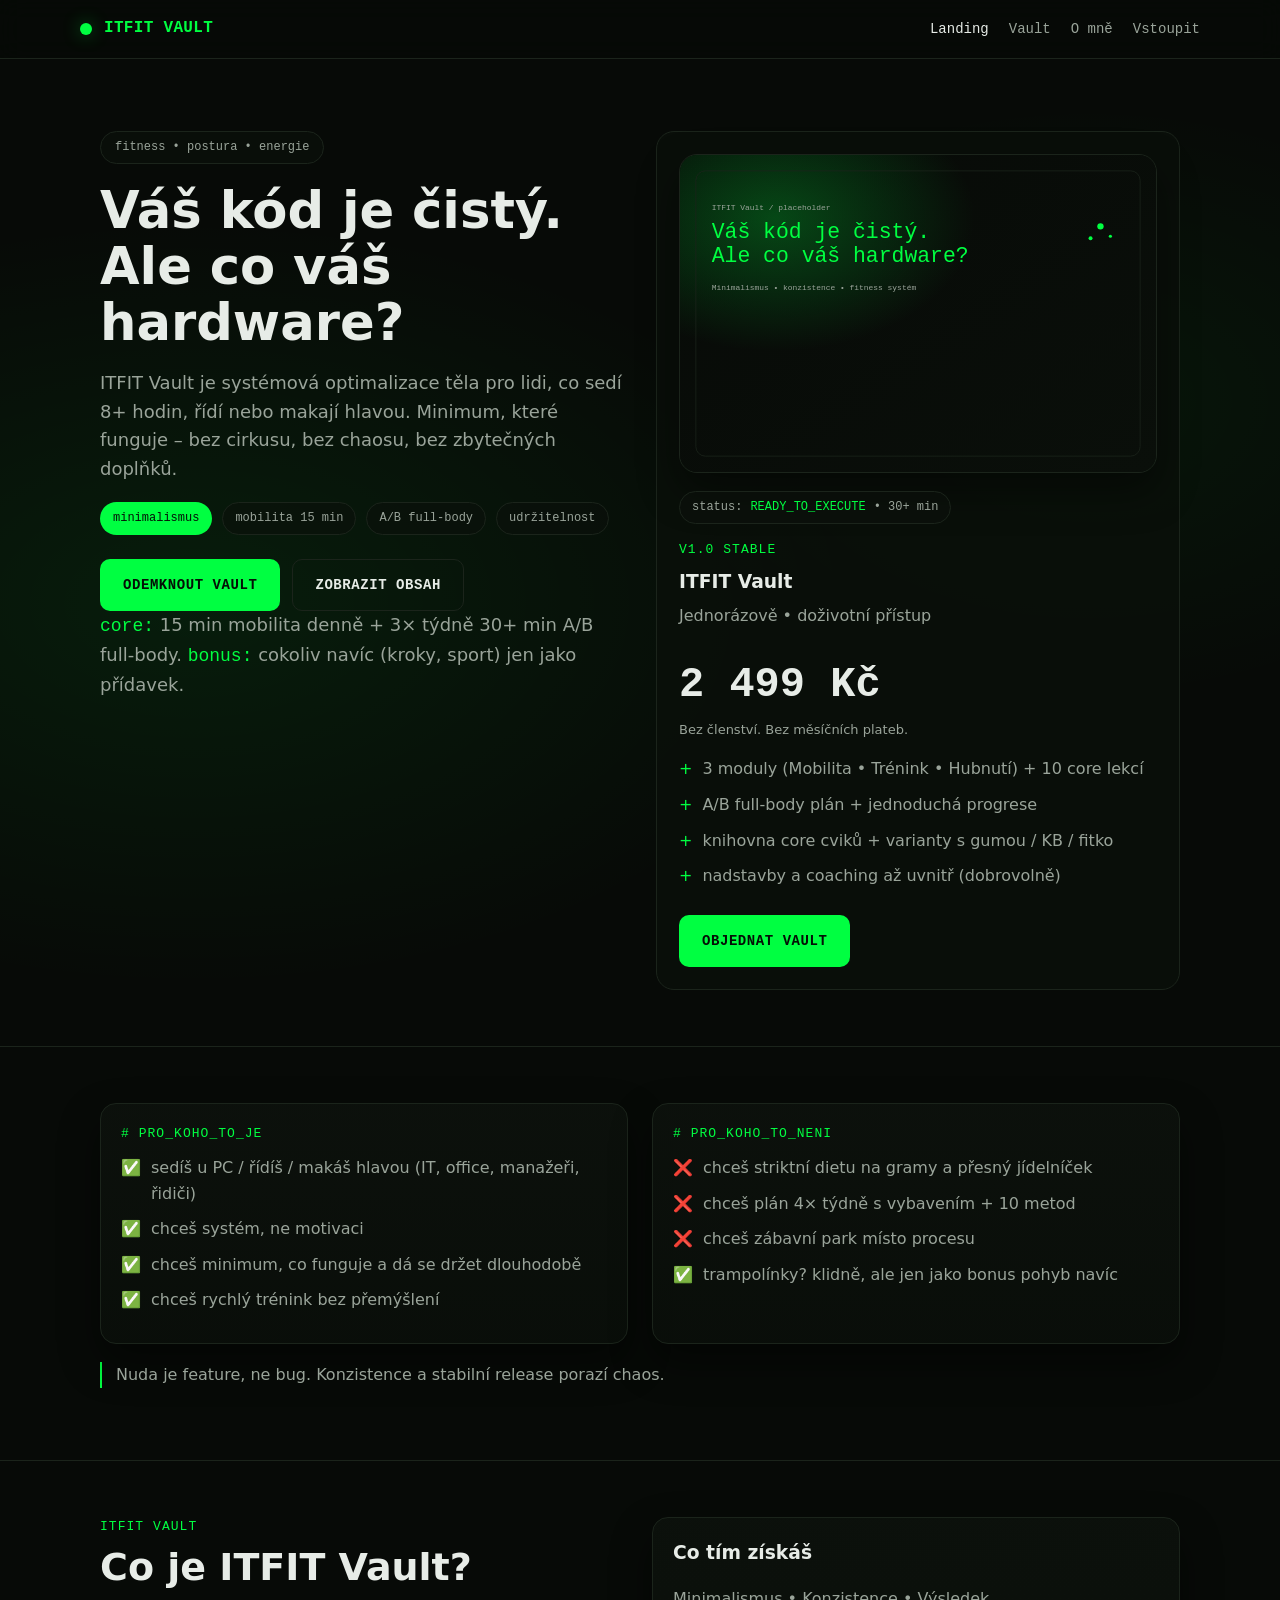
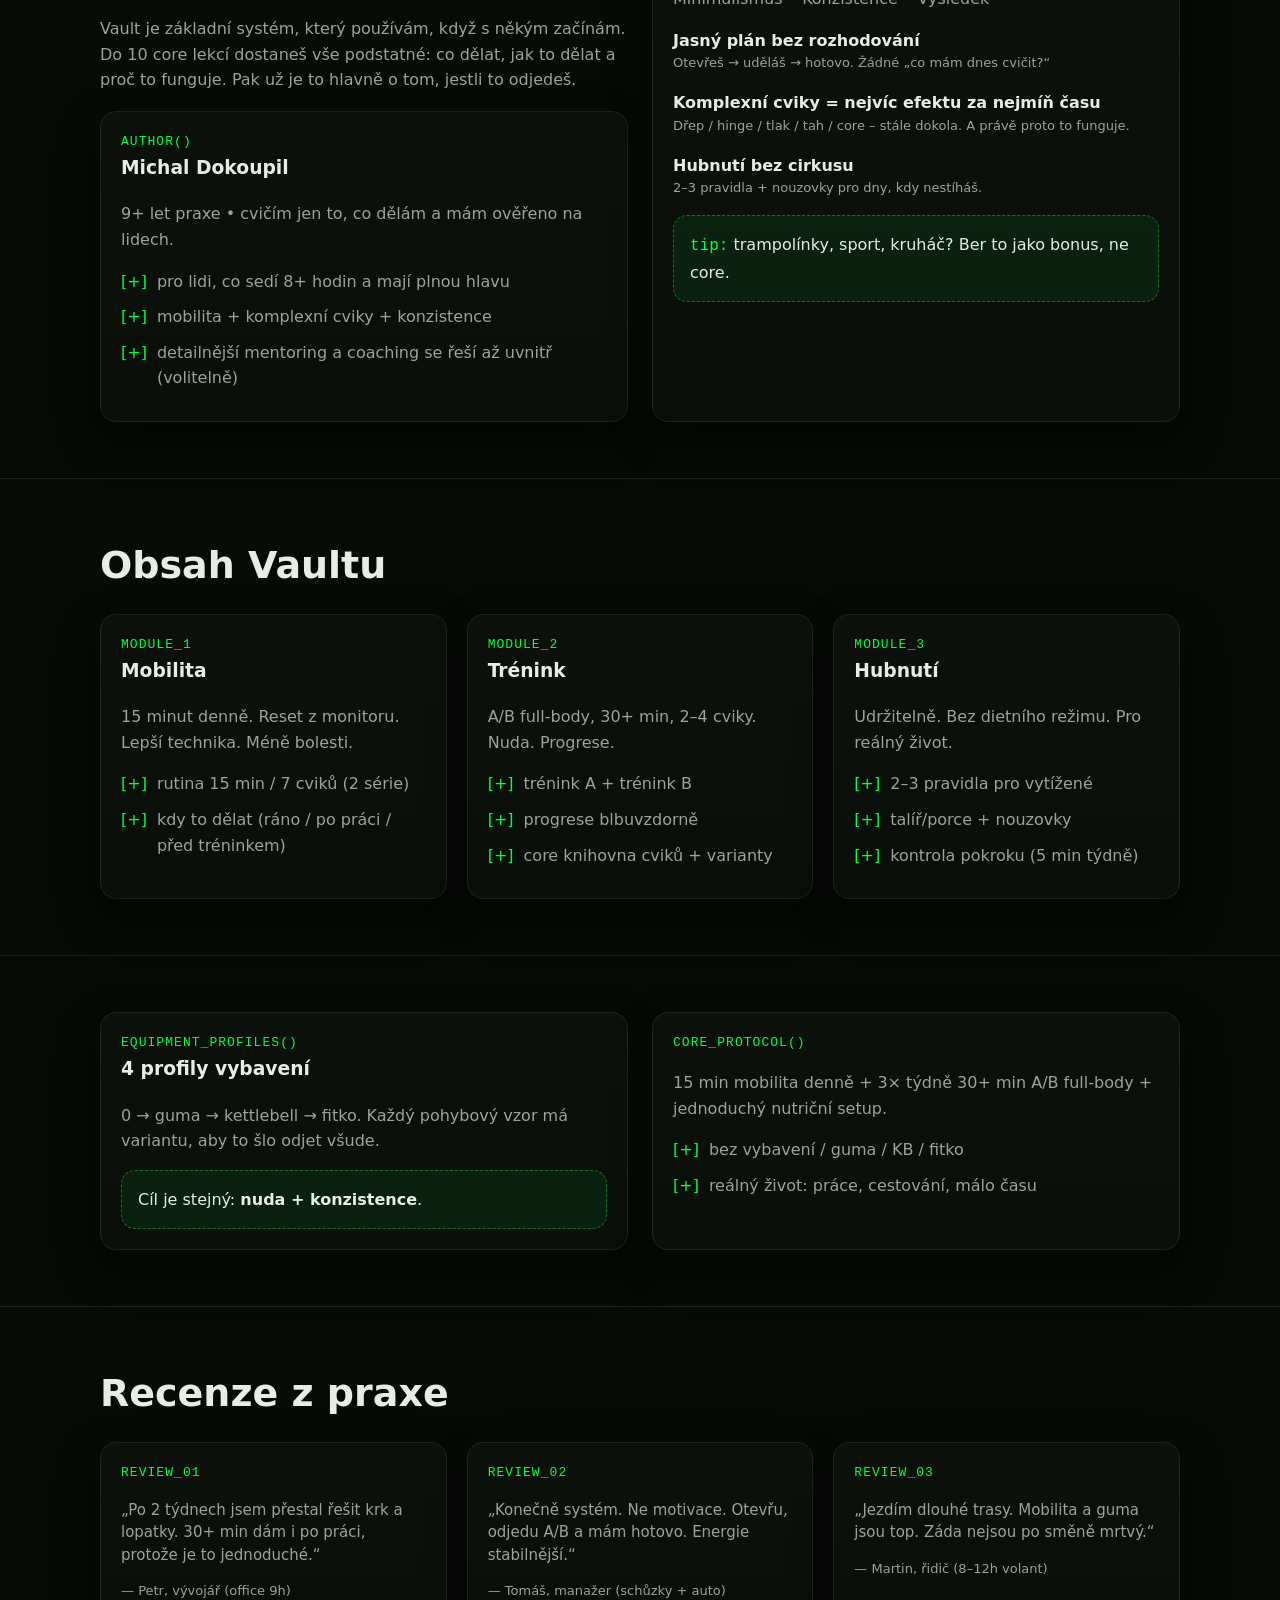
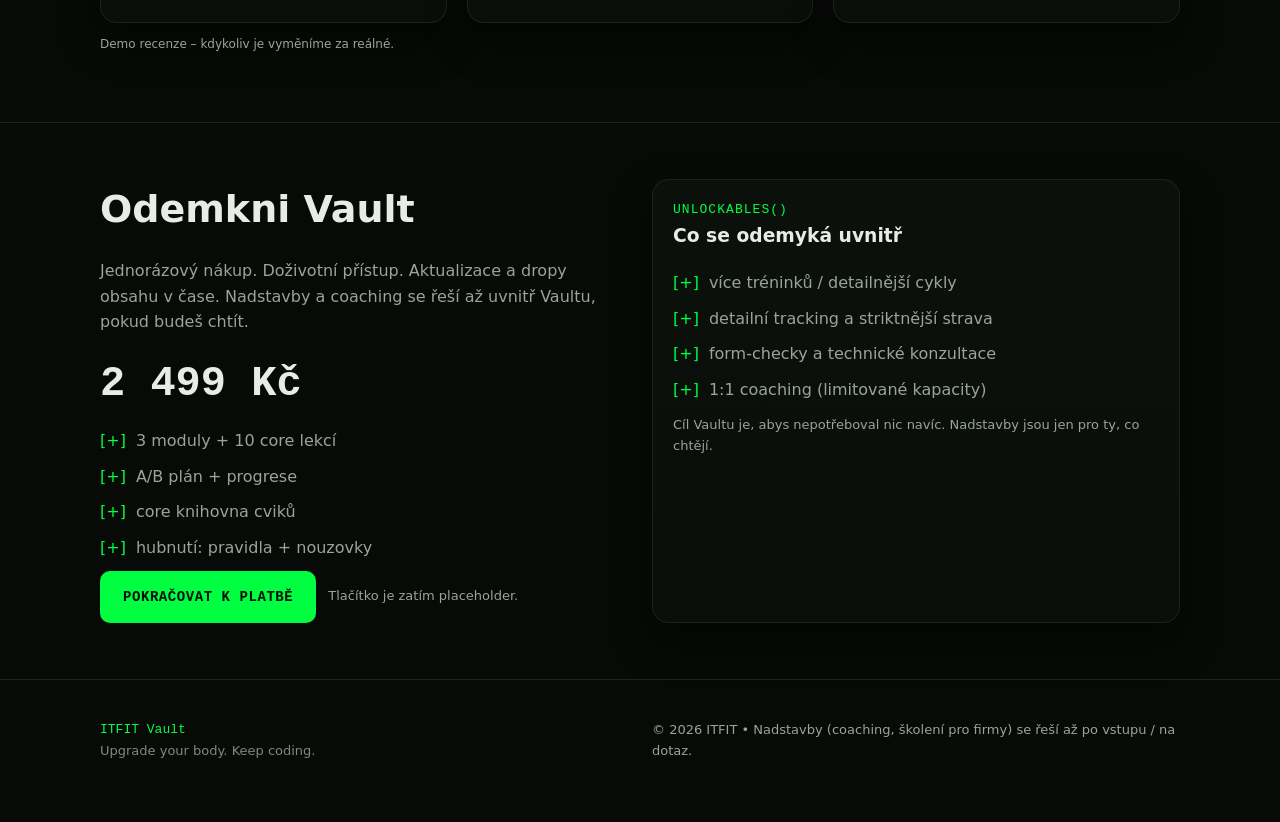
==== index.html @ fbb83f09 "Replace placeholder image with SVG" ====
<!doctype html>
<html lang="cs">
<head>
  <meta charset="utf-8" />
  <meta name="viewport" content="width=device-width, initial-scale=1" />
  <title>ITFIT Vault – Optimalizace lidského hardwaru</title>
  <meta name="description" content="ITFIT Vault je minimalistický systém pro mobilitu, trénink a udržitelné hubnutí pro lidi, co sedí, řídí a makají hlavou." />
  <meta property="og:title" content="ITFIT Vault – Optimalizace lidského hardwaru" />
  <meta property="og:description" content="Moderní, minimalistický systém pro fitness bez cirkusu. Mobilita, trénink, hubnutí a konzistence." />
  <meta property="og:type" content="website" />
  <meta property="og:image" content="/assets/itfit_placeholder_gym.svg" />
  <meta property="og:locale" content="cs_CZ" />
  <link rel="stylesheet" href="/assets/styles.css" />
</head>
<body>
  <header class="site-header">
    <div class="container nav">
      <a class="logo" href="/">
        <span class="logo-dot" aria-hidden="true"></span>
        <span class="mono">ITFIT Vault</span>
      </a>
      <button class="nav-toggle mono" data-nav-toggle aria-expanded="false">Menu</button>
      <nav class="nav-links mono" data-nav>
        <a href="/" class="active">Landing</a>
        <a href="/vault/">Vault</a>
        <a href="/about/">O mně</a>
        <a href="/#buy">Vstoupit</a>
      </nav>
    </div>
  </header>

  <main>
    <section class="hero">
      <div class="container hero-grid">
        <div>
          <div class="eyebrow mono">fitness • postura • energie</div>
          <h1>Váš kód je čistý. <br />Ale co váš hardware?</h1>
          <p>
            ITFIT Vault je systémová optimalizace těla pro lidi, co sedí 8+ hodin, řídí nebo makají hlavou.
            Minimum, které funguje – bez cirkusu, bez chaosu, bez zbytečných doplňků.
          </p>
          <div class="taglist">
            <span class="tag primary mono">minimalismus</span>
            <span class="tag mono">mobilita 15 min</span>
            <span class="tag mono">A/B full-body</span>
            <span class="tag mono">udržitelnost</span>
          </div>
          <div class="cta-row hero-actions">
            <a class="btn primary mono" href="/#buy">Odemknout Vault</a>
            <a class="btn mono" href="/vault/">Zobrazit obsah</a>
          </div>
          <p class="small">
            <span class="mono" style="color: var(--green)">core:</span> 15 min mobilita denně + 3× týdně 30+ min A/B full-body.
            <span class="mono" style="color: var(--green)">bonus:</span> cokoliv navíc (kroky, sport) jen jako přídavek.
          </p>
        </div>
        <div class="hero-panel">
          <img class="hero-image" src="/assets/itfit_placeholder_gym.svg" alt="ITFIT Vault – placeholder image" loading="lazy" />
          <div class="flow" style="margin-top: 18px;">
            <div class="badge mono">status: <span style="color: var(--green)">READY_TO_EXECUTE</span> • 30+ min</div>
            <div class="split">
              <div>
                <div class="kicker mono">v1.0 stable</div>
                <h3 style="margin: 6px 0;">ITFIT Vault</h3>
                <div class="muted">Jednorázově • doživotní přístup</div>
              </div>
              <div>
                <div class="hero-number mono">2 499 Kč</div>
                <div class="small">Bez členství. Bez měsíčních plateb.</div>
              </div>
            </div>
            <ul class="list-check">
              <li><span>+</span> 3 moduly (Mobilita • Trénink • Hubnutí) + 10 core lekcí</li>
              <li><span>+</span> A/B full-body plán + jednoduchá progrese</li>
              <li><span>+</span> knihovna core cviků + varianty s gumou / KB / fitko</li>
              <li><span>+</span> nadstavby a coaching až uvnitř (dobrovolně)</li>
            </ul>
            <a class="btn primary mono" href="/#buy">Objednat Vault</a>
          </div>
        </div>
      </div>
    </section>

    <section class="section" id="pro-koho">
      <div class="container split">
        <div class="card">
          <div class="kicker mono"># pro_koho_to_je</div>
          <ul class="list-check">
            <li><span>✅</span> sedíš u PC / řídíš / makáš hlavou (IT, office, manažeři, řidiči)</li>
            <li><span>✅</span> chceš systém, ne motivaci</li>
            <li><span>✅</span> chceš minimum, co funguje a dá se držet dlouhodobě</li>
            <li><span>✅</span> chceš rychlý trénink bez přemýšlení</li>
          </ul>
        </div>
        <div class="card">
          <div class="kicker mono"># pro_koho_to_neni</div>
          <ul class="list-check">
            <li><span>❌</span> chceš striktní dietu na gramy a přesný jídelníček</li>
            <li><span>❌</span> chceš plán 4× týdně s vybavením + 10 metod</li>
            <li><span>❌</span> chceš zábavní park místo procesu</li>
            <li><span>✅</span> trampolínky? klidně, ale jen jako bonus pohyb navíc</li>
          </ul>
        </div>
      </div>
      <div class="container" style="margin-top: 18px;">
        <p class="note">Nuda je feature, ne bug. Konzistence a stabilní release porazí chaos.</p>
      </div>
    </section>

    <section class="section">
      <div class="container split">
        <div>
          <div class="kicker mono">ITFIT Vault</div>
          <h2>Co je ITFIT Vault?</h2>
          <p>
            Vault je základní systém, který používám, když s někým začínám. Do 10 core lekcí dostaneš vše podstatné:
            co dělat, jak to dělat a proč to funguje. Pak už je to hlavně o tom, jestli to odjedeš.
          </p>
          <div class="card" style="margin-top: 18px;">
            <div class="kicker mono">author()</div>
            <h3>Michal Dokoupil</h3>
            <p class="muted">9+ let praxe • cvičím jen to, co dělám a mám ověřeno na lidech.</p>
            <ul class="list-check">
              <li><span>[+]</span> pro lidi, co sedí 8+ hodin a mají plnou hlavu</li>
              <li><span>[+]</span> mobilita + komplexní cviky + konzistence</li>
              <li><span>[+]</span> detailnější mentoring a coaching se řeší až uvnitř (volitelně)</li>
            </ul>
          </div>
        </div>
        <div class="card">
          <h3>Co tím získáš</h3>
          <p class="muted">Minimalismus • Konzistence • Výsledek</p>
          <div class="flow">
            <div>
              <strong>Jasný plán bez rozhodování</strong>
              <div class="small">Otevřeš → uděláš → hotovo. Žádné „co mám dnes cvičit?“</div>
            </div>
            <div>
              <strong>Komplexní cviky = nejvíc efektu za nejmíň času</strong>
              <div class="small">Dřep / hinge / tlak / tah / core – stále dokola. A právě proto to funguje.</div>
            </div>
            <div>
              <strong>Hubnutí bez cirkusu</strong>
              <div class="small">2–3 pravidla + nouzovky pro dny, kdy nestíháš.</div>
            </div>
          </div>
          <div class="callout" style="margin-top: 16px;">
            <span class="mono" style="color: var(--green)">tip:</span> trampolínky, sport, kruháč? Ber to jako bonus, ne core.
          </div>
        </div>
      </div>
    </section>

    <section class="section" id="modules">
      <div class="container">
        <h2>Obsah Vaultu</h2>
        <div class="card-grid">
          <div class="card">
            <div class="kicker mono">module_1</div>
            <h3>Mobilita</h3>
            <p class="muted">15 minut denně. Reset z monitoru. Lepší technika. Méně bolesti.</p>
            <ul class="list-check">
              <li><span>[+]</span> rutina 15 min / 7 cviků (2 série)</li>
              <li><span>[+]</span> kdy to dělat (ráno / po práci / před tréninkem)</li>
            </ul>
          </div>
          <div class="card">
            <div class="kicker mono">module_2</div>
            <h3>Trénink</h3>
            <p class="muted">A/B full-body, 30+ min, 2–4 cviky. Nuda. Progrese.</p>
            <ul class="list-check">
              <li><span>[+]</span> trénink A + trénink B</li>
              <li><span>[+]</span> progrese blbuvzdorně</li>
              <li><span>[+]</span> core knihovna cviků + varianty</li>
            </ul>
          </div>
          <div class="card">
            <div class="kicker mono">module_3</div>
            <h3>Hubnutí</h3>
            <p class="muted">Udržitelně. Bez dietního režimu. Pro reálný život.</p>
            <ul class="list-check">
              <li><span>[+]</span> 2–3 pravidla pro vytížené</li>
              <li><span>[+]</span> talíř/porce + nouzovky</li>
              <li><span>[+]</span> kontrola pokroku (5 min týdně)</li>
            </ul>
          </div>
        </div>
      </div>
    </section>

    <section class="section">
      <div class="container split">
        <div class="card">
          <div class="kicker mono">equipment_profiles()</div>
          <h3>4 profily vybavení</h3>
          <p class="muted">
            0 → guma → kettlebell → fitko. Každý pohybový vzor má variantu, aby to šlo odjet všude.
          </p>
          <div class="callout">
            Cíl je stejný: <strong>nuda + konzistence</strong>.
          </div>
        </div>
        <div class="card">
          <div class="kicker mono">core_protocol()</div>
          <p class="muted">
            15 min mobilita denně + 3× týdně 30+ min A/B full-body + jednoduchý nutriční setup.
          </p>
          <ul class="list-check">
            <li><span>[+]</span> bez vybavení / guma / KB / fitko</li>
            <li><span>[+]</span> reálný život: práce, cestování, málo času</li>
          </ul>
        </div>
      </div>
    </section>

    <section class="section" id="reviews">
      <div class="container">
        <h2>Recenze z praxe</h2>
        <div class="card-grid">
          <div class="card">
            <div class="kicker mono">review_01</div>
            <p class="quote">„Po 2 týdnech jsem přestal řešit krk a lopatky. 30+ min dám i po práci, protože je to jednoduché.“</p>
            <div class="small">— Petr, vývojář (office 9h)</div>
          </div>
          <div class="card">
            <div class="kicker mono">review_02</div>
            <p class="quote">„Konečně systém. Ne motivace. Otevřu, odjedu A/B a mám hotovo. Energie stabilnější.“</p>
            <div class="small">— Tomáš, manažer (schůzky + auto)</div>
          </div>
          <div class="card">
            <div class="kicker mono">review_03</div>
            <p class="quote">„Jezdím dlouhé trasy. Mobilita a guma jsou top. Záda nejsou po směně mrtvý.“</p>
            <div class="small">— Martin, řidič (8–12h volant)</div>
          </div>
        </div>
        <p class="notice">Demo recenze – kdykoliv je vyměníme za reálné.</p>
      </div>
    </section>

    <section class="section" id="buy">
      <div class="container split">
        <div>
          <h2>Odemkni Vault</h2>
          <p>
            Jednorázový nákup. Doživotní přístup. Aktualizace a dropy obsahu v čase.
            Nadstavby a coaching se řeší až uvnitř Vaultu, pokud budeš chtít.
          </p>
          <div class="hero-number mono">2 499 Kč</div>
          <ul class="list-check">
            <li><span>[+]</span> 3 moduly + 10 core lekcí</li>
            <li><span>[+]</span> A/B plán + progrese</li>
            <li><span>[+]</span> core knihovna cviků</li>
            <li><span>[+]</span> hubnutí: pravidla + nouzovky</li>
          </ul>
          <div class="cta-row">
            <a class="btn primary mono" href="#buy">Pokračovat k platbě</a>
            <span class="small">Tlačítko je zatím placeholder.</span>
          </div>
        </div>
        <div class="card">
          <div class="kicker mono">unlockables()</div>
          <h3>Co se odemyká uvnitř</h3>
          <ul class="list-check">
            <li><span>[+]</span> více tréninků / detailnější cykly</li>
            <li><span>[+]</span> detailní tracking a striktnější strava</li>
            <li><span>[+]</span> form-checky a technické konzultace</li>
            <li><span>[+]</span> 1:1 coaching (limitované kapacity)</li>
          </ul>
          <p class="small">Cíl Vaultu je, abys nepotřeboval nic navíc. Nadstavby jsou jen pro ty, co chtějí.</p>
        </div>
      </div>
    </section>
  </main>

  <footer class="footer">
    <div class="container split">
      <div>
        <div class="mono" style="color: var(--green)">ITFIT Vault</div>
        <div>Upgrade your body. Keep coding.</div>
      </div>
      <div class="small">
        © 2026 ITFIT • Nadstavby (coaching, školení pro firmy) se řeší až po vstupu / na dotaz.
      </div>
    </div>
  </footer>

  <script src="/assets/main.js"></script>
</body>
</html>
---- assets/styles.css ----
:root {
  color-scheme: dark;
  --bg: #070a07;
  --panel: #0d120d;
  --panel-strong: #0a0f0a;
  --text: #e7ece7;
  --muted: #9aa49a;
  --muted-2: #7f8a7f;
  --green: #00ff41;
  --border: #1b241b;
  --shadow: 0 18px 40px rgba(0, 0, 0, 0.45);
}

* {
  box-sizing: border-box;
}

body {
  margin: 0;
  font-family: ui-sans-serif, system-ui, -apple-system, "Segoe UI", Roboto, Arial, "Noto Sans", "Liberation Sans", sans-serif;
  background:
    radial-gradient(1200px 700px at 15% 15%, rgba(0, 255, 65, 0.08), transparent 55%),
    radial-gradient(900px 600px at 85% 10%, rgba(0, 255, 65, 0.05), transparent 50%),
    var(--bg);
  color: var(--text);
  line-height: 1.6;
}

img {
  max-width: 100%;
  display: block;
}

a {
  color: var(--green);
  text-decoration: none;
}

a:hover {
  text-decoration: underline;
}

.mono {
  font-family: ui-monospace, SFMono-Regular, Menlo, Monaco, Consolas, "Liberation Mono", "Courier New", monospace;
}

.container {
  width: min(1120px, 100%);
  margin: 0 auto;
  padding: 0 20px;
}

.site-header {
  position: sticky;
  top: 0;
  z-index: 20;
  backdrop-filter: blur(12px);
  background: rgba(7, 10, 7, 0.85);
  border-bottom: 1px solid var(--border);
}

.nav {
  display: flex;
  align-items: center;
  justify-content: space-between;
  padding: 16px 0;
  gap: 16px;
}

.logo {
  display: flex;
  align-items: center;
  gap: 12px;
  font-weight: 700;
  letter-spacing: 0.02em;
  text-transform: uppercase;
}

.logo-dot {
  width: 12px;
  height: 12px;
  border-radius: 50%;
  background: var(--green);
  box-shadow: 0 0 18px rgba(0, 255, 65, 0.4);
}

.nav-toggle {
  display: none;
  background: transparent;
  border: 1px solid var(--border);
  color: var(--text);
  padding: 8px 12px;
  border-radius: 10px;
}

.nav-links {
  display: flex;
  align-items: center;
  gap: 20px;
  font-size: 14px;
}

.nav-links a {
  color: var(--muted);
}

.nav-links a.active,
.nav-links a:hover {
  color: var(--text);
}

@media (max-width: 900px) {
  .nav-toggle {
    display: inline-flex;
  }

  .nav-links {
    position: absolute;
    top: 72px;
    right: 20px;
    flex-direction: column;
    align-items: flex-start;
    background: rgba(10, 15, 10, 0.95);
    border: 1px solid var(--border);
    border-radius: 12px;
    padding: 16px;
    min-width: 220px;
    box-shadow: var(--shadow);
    display: none;
  }

  .nav-links.is-open {
    display: flex;
  }
}

.hero {
  padding: 72px 0 56px;
}

.hero-grid {
  display: grid;
  gap: 32px;
  grid-template-columns: repeat(auto-fit, minmax(280px, 1fr));
  align-items: start;
}

.eyebrow {
  display: inline-flex;
  gap: 10px;
  align-items: center;
  border: 1px solid var(--border);
  border-radius: 999px;
  padding: 6px 14px;
  color: var(--muted);
  font-size: 12px;
  background: rgba(10, 15, 10, 0.8);
}

.hero h1 {
  font-size: clamp(34px, 4vw, 56px);
  line-height: 1.1;
  margin: 18px 0;
}

.hero p {
  color: var(--muted);
  margin: 0 0 18px;
  font-size: 18px;
}

.taglist {
  display: flex;
  flex-wrap: wrap;
  gap: 10px;
}

.tag {
  border: 1px solid var(--border);
  padding: 6px 12px;
  border-radius: 999px;
  font-size: 12px;
  color: var(--muted);
  background: rgba(10, 15, 10, 0.6);
}

.tag.primary {
  background: var(--green);
  color: #041006;
  border-color: transparent;
}

.btn {
  display: inline-flex;
  align-items: center;
  justify-content: center;
  gap: 8px;
  padding: 14px 22px;
  border-radius: 10px;
  font-weight: 600;
  text-transform: uppercase;
  letter-spacing: 0.04em;
  border: 1px solid var(--border);
  color: var(--text);
  background: transparent;
  font-size: 14px;
}

.btn.primary {
  background: var(--green);
  color: #041006;
  border-color: transparent;
}

.btn:hover {
  border-color: rgba(0, 255, 65, 0.4);
}

.section {
  padding: 56px 0;
  border-top: 1px solid var(--border);
}

.section h2 {
  font-size: clamp(26px, 3vw, 38px);
  margin: 0 0 18px;
}

.section p {
  color: var(--muted);
}

.card {
  border: 1px solid var(--border);
  background: linear-gradient(180deg, rgba(13, 18, 13, 0.8), rgba(10, 15, 10, 0.8));
  border-radius: 16px;
  padding: 20px;
  box-shadow: var(--shadow);
}

.card h3 {
  margin-top: 0;
}

.card-grid {
  display: grid;
  gap: 20px;
  grid-template-columns: repeat(auto-fit, minmax(240px, 1fr));
}

.callout {
  border: 1px dashed rgba(0, 255, 65, 0.4);
  background: rgba(0, 255, 65, 0.08);
  padding: 16px;
  border-radius: 14px;
}

.split {
  display: grid;
  gap: 24px;
  grid-template-columns: repeat(auto-fit, minmax(260px, 1fr));
}

.list-check {
  list-style: none;
  padding-left: 0;
  margin: 0;
}

.list-check li {
  display: flex;
  gap: 10px;
  margin: 10px 0;
  color: var(--muted);
}

.list-check span {
  color: var(--green);
}

.table {
  width: 100%;
  border-collapse: collapse;
  border-radius: 12px;
  overflow: hidden;
  border: 1px solid var(--border);
  font-size: 14px;
}

.table th,
.table td {
  padding: 10px 12px;
  border-bottom: 1px solid var(--border);
  text-align: left;
}

.table th {
  color: var(--text);
  background: rgba(0, 255, 65, 0.06);
}

.table tr:last-child td {
  border-bottom: none;
}

.kicker {
  color: var(--green);
  font-size: 13px;
  letter-spacing: 0.08em;
  text-transform: uppercase;
}

.footer {
  padding: 40px 0 60px;
  border-top: 1px solid var(--border);
  color: var(--muted-2);
  font-size: 13px;
}

.badge {
  display: inline-flex;
  align-items: center;
  gap: 8px;
  padding: 6px 12px;
  border-radius: 999px;
  border: 1px solid var(--border);
  background: rgba(10, 15, 10, 0.8);
  font-size: 12px;
  color: var(--muted);
}

.toc {
  display: grid;
  gap: 10px;
}

.toc a {
  color: var(--muted);
}

.toc a:hover {
  color: var(--text);
}

.hero-image {
  border-radius: 18px;
  border: 1px solid var(--border);
  box-shadow: var(--shadow);
}

.muted {
  color: var(--muted);
}

.small {
  font-size: 13px;
  color: var(--muted);
}

.pill {
  display: inline-block;
  padding: 4px 10px;
  border-radius: 999px;
  border: 1px solid var(--border);
  background: rgba(0, 255, 65, 0.08);
  font-size: 12px;
}

.anchor {
  scroll-margin-top: 90px;
}

.hero-panel {
  padding: 22px;
  border-radius: 18px;
  border: 1px solid var(--border);
  background: rgba(10, 15, 10, 0.75);
}

.cta-row {
  display: flex;
  flex-wrap: wrap;
  gap: 12px;
  align-items: center;
}

.quote {
  font-size: 15px;
  color: var(--muted);
  line-height: 1.5;
}

.section-title {
  display: flex;
  align-items: center;
  gap: 12px;
}

.section-title .line {
  flex: 1;
  height: 1px;
  background: var(--border);
}

.hero-sub {
  font-size: 16px;
  color: var(--muted);
}

.page-header {
  padding: 48px 0 24px;
}

.page-header h1 {
  margin: 10px 0;
  font-size: clamp(30px, 3.5vw, 44px);
}

.page-header p {
  color: var(--muted);
  max-width: 70ch;
}

.content-wrap {
  padding-bottom: 60px;
}

.flow > * + * {
  margin-top: 16px;
}

.grid-2 {
  display: grid;
  gap: 20px;
  grid-template-columns: repeat(auto-fit, minmax(260px, 1fr));
}

.tagline {
  font-size: 18px;
  color: var(--muted);
}

.hero-number {
  font-size: 42px;
  font-weight: 700;
}

.note {
  border-left: 2px solid var(--green);
  padding-left: 14px;
  color: var(--muted);
}

.checklist label {
  display: flex;
  gap: 10px;
  align-items: flex-start;
  padding: 10px 12px;
  border: 1px solid var(--border);
  border-radius: 12px;
  background: rgba(10, 15, 10, 0.55);
  margin: 8px 0;
}

.checklist input {
  accent-color: var(--green);
  margin-top: 4px;
}

.week {
  display: grid;
  grid-template-columns: repeat(auto-fit, minmax(180px, 1fr));
  gap: 12px;
}

.week .wcard {
  border: 1px solid var(--border);
  border-radius: 14px;
  padding: 12px;
  background: rgba(10, 15, 10, 0.55);
}

.section-hero {
  padding: 40px 0 24px;
}

.table-compact td,
.table-compact th {
  font-size: 13px;
}

.gallery-grid {
  display: grid;
  gap: 16px;
  grid-template-columns: repeat(auto-fit, minmax(200px, 1fr));
}

details {
  border: 1px solid var(--border);
  border-radius: 12px;
  padding: 12px;
  background: rgba(10, 15, 10, 0.6);
}

summary {
  cursor: pointer;
  list-style: none;
  font-weight: 600;
}

summary::-webkit-details-marker {
  display: none;
}

.toc-list {
  padding-left: 18px;
}

.video {
  position: relative;
  width: 100%;
  aspect-ratio: 16 / 9;
  background: #000;
  border-radius: 12px;
  overflow: hidden;
  border: 1px solid var(--border);
}

.video iframe {
  position: absolute;
  inset: 0;
  width: 100%;
  height: 100%;
  border: 0;
}

.notice {
  font-size: 12px;
  color: var(--muted-2);
}

.hero-actions {
  margin-top: 24px;
}

@media (max-width: 600px) {
  .hero-actions {
    flex-direction: column;
    align-items: stretch;
  }

  .btn {
    width: 100%;
  }
}
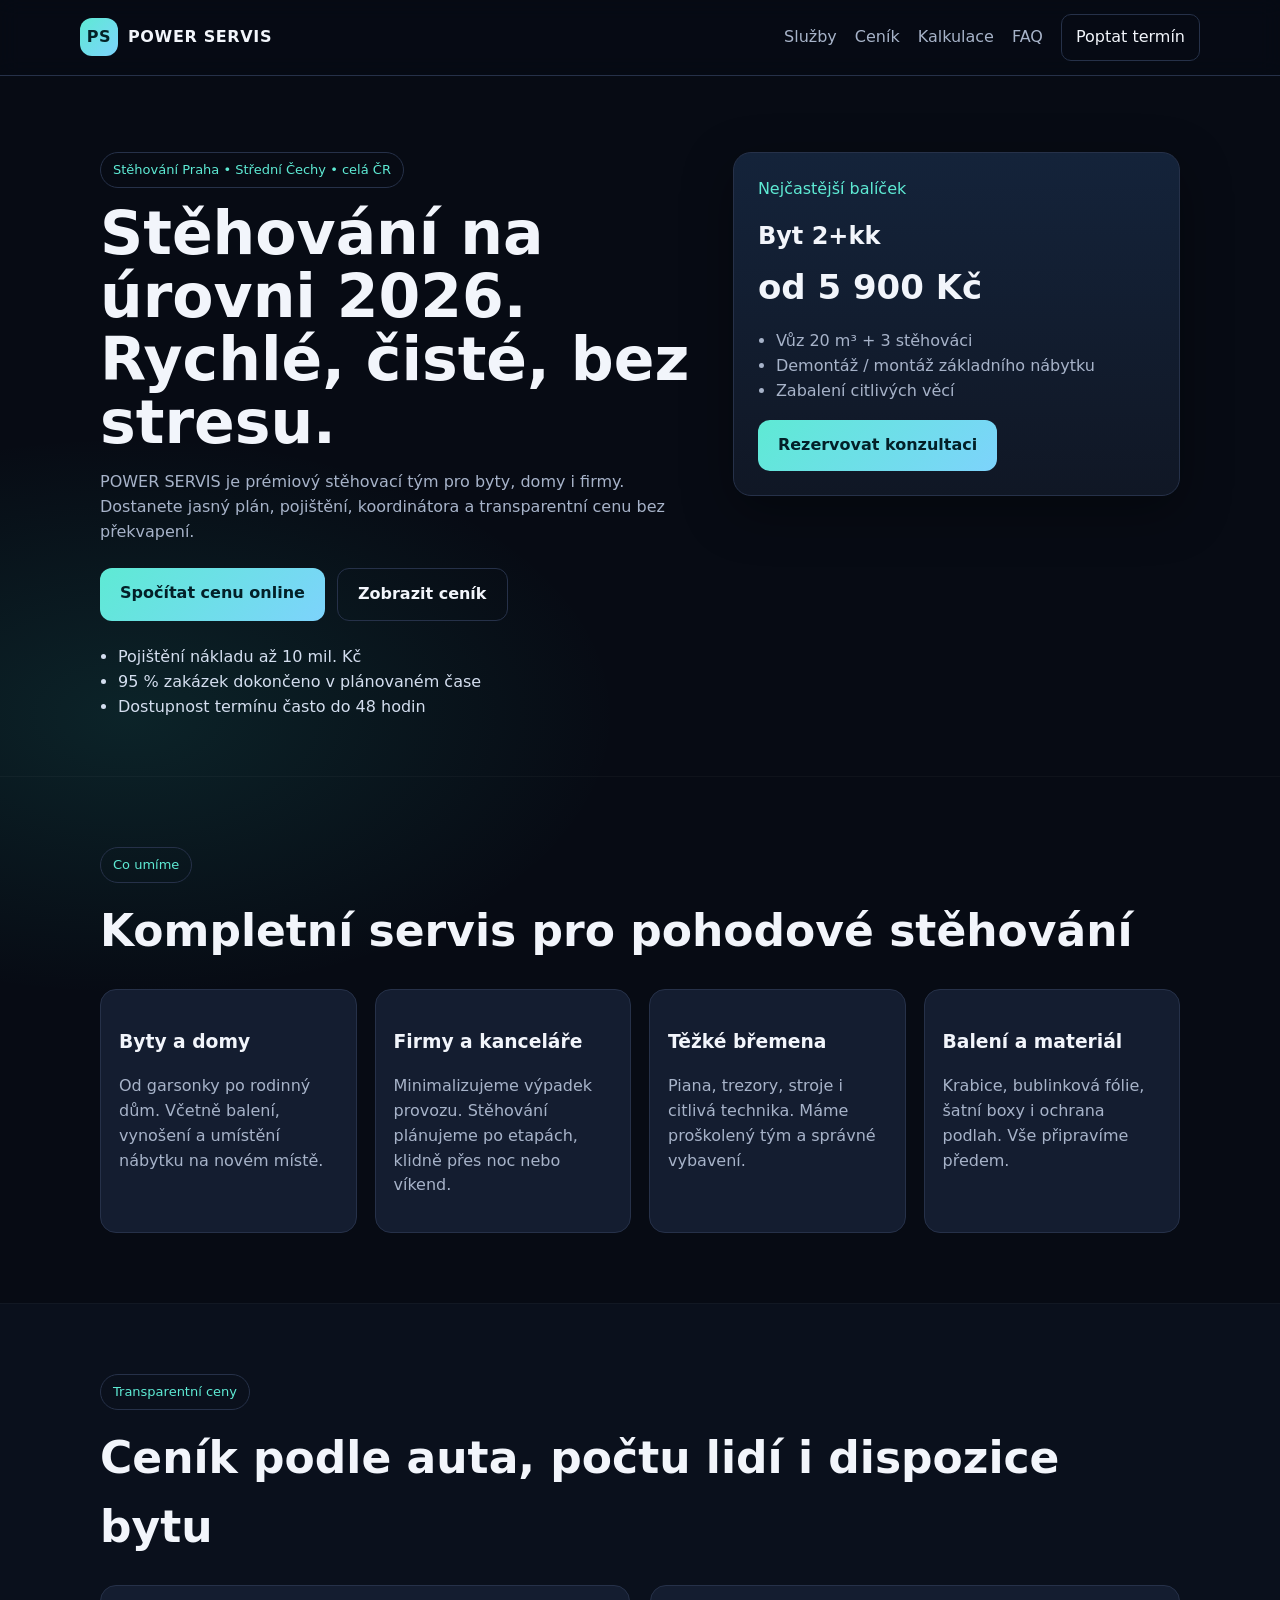
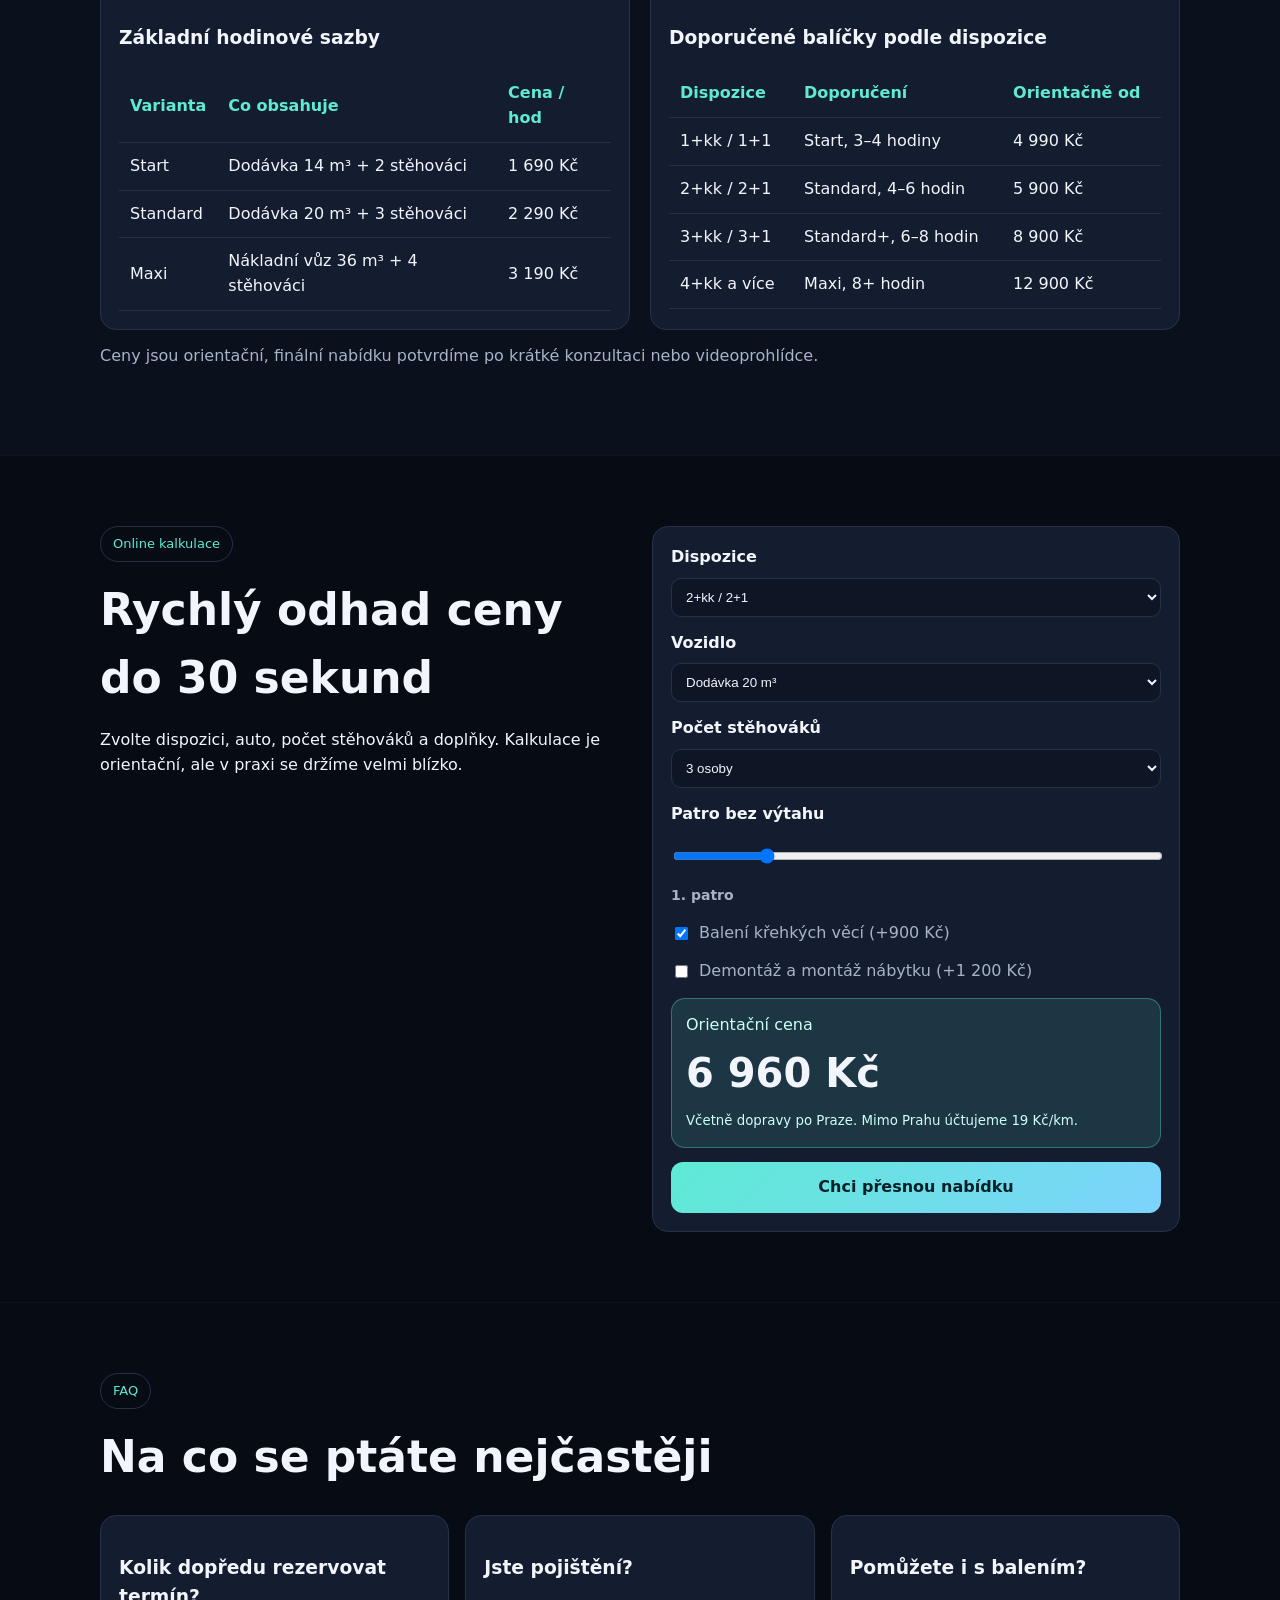
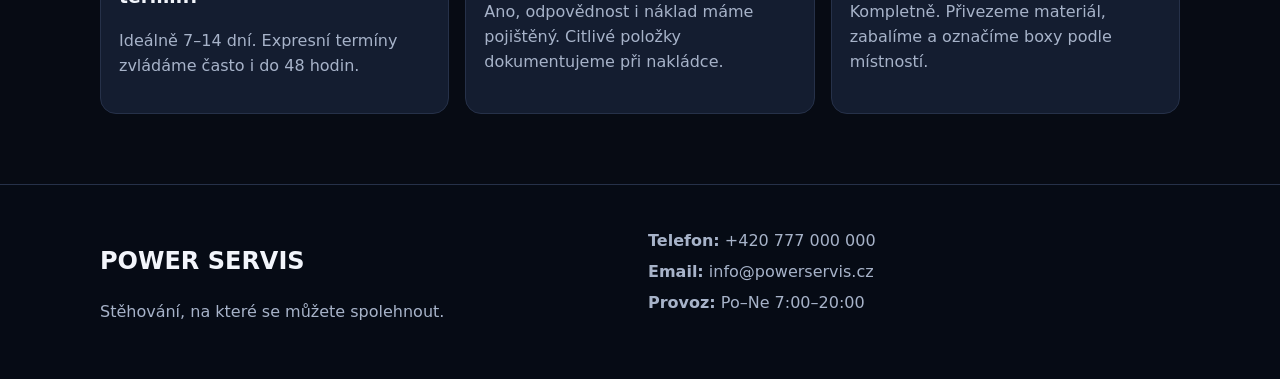
==== commit 9913a9ae: "Redesign homepage for PowerServis moving services" ====
--- a/index.html
+++ b/index.html
@@ -3,28 +3,28 @@
 <head>
   <meta charset="utf-8" />
   <meta name="viewport" content="width=device-width, initial-scale=1" />
-  <title>ITFIT Vault – Optimalizace lidského hardwaru</title>
-  <meta name="description" content="ITFIT Vault je minimalistický systém pro mobilitu, trénink a udržitelné hubnutí pro lidi, co sedí, řídí a makají hlavou." />
-  <meta property="og:title" content="ITFIT Vault – Optimalizace lidského hardwaru" />
-  <meta property="og:description" content="Moderní, minimalistický systém pro fitness bez cirkusu. Mobilita, trénink, hubnutí a konzistence." />
+  <title>POWER SERVIS | Stěhování bez stresu</title>
+  <meta name="description" content="Prémiové stěhování domácností i firem. Transparentní ceník podle auta, počtu lidí i dispozice bytu. POWER SERVIS Praha a okolí." />
+  <meta property="og:title" content="POWER SERVIS | Moderní stěhování 2026" />
+  <meta property="og:description" content="Rychlé nacenění, profi tým, pojištění a stěhování na klíč. Zjistěte cenu online během 30 sekund." />
   <meta property="og:type" content="website" />
-  <meta property="og:image" content="/assets/itfit_placeholder_gym.svg" />
   <meta property="og:locale" content="cs_CZ" />
   <link rel="stylesheet" href="/assets/styles.css" />
 </head>
 <body>
   <header class="site-header">
     <div class="container nav">
-      <a class="logo" href="/">
-        <span class="logo-dot" aria-hidden="true"></span>
-        <span class="mono">ITFIT Vault</span>
+      <a class="logo" href="/" aria-label="POWER SERVIS domů">
+        <span class="logo-mark" aria-hidden="true">PS</span>
+        <span>POWER SERVIS</span>
       </a>
-      <button class="nav-toggle mono" data-nav-toggle aria-expanded="false">Menu</button>
-      <nav class="nav-links mono" data-nav>
-        <a href="/" class="active">Landing</a>
-        <a href="/vault/">Vault</a>
-        <a href="/about/">O mně</a>
-        <a href="/#buy">Vstoupit</a>
+      <button class="nav-toggle" data-nav-toggle aria-expanded="false" aria-label="Otevřít menu">Menu</button>
+      <nav class="nav-links" data-nav>
+        <a href="#sluzby">Služby</a>
+        <a href="#cenik">Ceník</a>
+        <a href="#kalkulace">Kalkulace</a>
+        <a href="#faq">FAQ</a>
+        <a class="btn-inline" href="#kontakt">Poptat termín</a>
       </nav>
     </div>
   </header>
@@ -33,253 +33,173 @@
     <section class="hero">
       <div class="container hero-grid">
         <div>
-          <div class="eyebrow mono">fitness • postura • energie</div>
-          <h1>Váš kód je čistý. <br />Ale co váš hardware?</h1>
-          <p>
-            ITFIT Vault je systémová optimalizace těla pro lidi, co sedí 8+ hodin, řídí nebo makají hlavou.
-            Minimum, které funguje – bez cirkusu, bez chaosu, bez zbytečných doplňků.
+          <p class="eyebrow">Stěhování Praha • Střední Čechy • celá ČR</p>
+          <h1>Stěhování na úrovni 2026.<br>Rychlé, čisté, bez stresu.</h1>
+          <p class="hero-copy">
+            POWER SERVIS je prémiový stěhovací tým pro byty, domy i firmy. Dostanete jasný plán, pojištění,
+            koordinátora a transparentní cenu bez překvapení.
           </p>
-          <div class="taglist">
-            <span class="tag primary mono">minimalismus</span>
-            <span class="tag mono">mobilita 15 min</span>
-            <span class="tag mono">A/B full-body</span>
-            <span class="tag mono">udržitelnost</span>
-          </div>
-          <div class="cta-row hero-actions">
-            <a class="btn primary mono" href="/#buy">Odemknout Vault</a>
-            <a class="btn mono" href="/vault/">Zobrazit obsah</a>
-          </div>
-          <p class="small">
-            <span class="mono" style="color: var(--green)">core:</span> 15 min mobilita denně + 3× týdně 30+ min A/B full-body.
-            <span class="mono" style="color: var(--green)">bonus:</span> cokoliv navíc (kroky, sport) jen jako přídavek.
-          </p>
-        </div>
-        <div class="hero-panel">
-          <img class="hero-image" src="/assets/itfit_placeholder_gym.svg" alt="ITFIT Vault – placeholder image" loading="lazy" />
-          <div class="flow" style="margin-top: 18px;">
-            <div class="badge mono">status: <span style="color: var(--green)">READY_TO_EXECUTE</span> • 30+ min</div>
-            <div class="split">
-              <div>
-                <div class="kicker mono">v1.0 stable</div>
-                <h3 style="margin: 6px 0;">ITFIT Vault</h3>
-                <div class="muted">Jednorázově • doživotní přístup</div>
-              </div>
-              <div>
-                <div class="hero-number mono">2 499 Kč</div>
-                <div class="small">Bez členství. Bez měsíčních plateb.</div>
-              </div>
-            </div>
-            <ul class="list-check">
-              <li><span>+</span> 3 moduly (Mobilita • Trénink • Hubnutí) + 10 core lekcí</li>
-              <li><span>+</span> A/B full-body plán + jednoduchá progrese</li>
-              <li><span>+</span> knihovna core cviků + varianty s gumou / KB / fitko</li>
-              <li><span>+</span> nadstavby a coaching až uvnitř (dobrovolně)</li>
-            </ul>
-            <a class="btn primary mono" href="/#buy">Objednat Vault</a>
-          </div>
-        </div>
-      </div>
-    </section>
-
-    <section class="section" id="pro-koho">
-      <div class="container split">
-        <div class="card">
-          <div class="kicker mono"># pro_koho_to_je</div>
-          <ul class="list-check">
-            <li><span>✅</span> sedíš u PC / řídíš / makáš hlavou (IT, office, manažeři, řidiči)</li>
-            <li><span>✅</span> chceš systém, ne motivaci</li>
-            <li><span>✅</span> chceš minimum, co funguje a dá se držet dlouhodobě</li>
-            <li><span>✅</span> chceš rychlý trénink bez přemýšlení</li>
+          <div class="hero-cta">
+            <a class="btn btn-primary" href="#kalkulace">Spočítat cenu online</a>
+            <a class="btn" href="#cenik">Zobrazit ceník</a>
+          </div>
+          <ul class="highlights">
+            <li>Pojištění nákladu až 10 mil. Kč</li>
+            <li>95 % zakázek dokončeno v plánovaném čase</li>
+            <li>Dostupnost termínu často do 48 hodin</li>
           </ul>
         </div>
-        <div class="card">
-          <div class="kicker mono"># pro_koho_to_neni</div>
-          <ul class="list-check">
-            <li><span>❌</span> chceš striktní dietu na gramy a přesný jídelníček</li>
-            <li><span>❌</span> chceš plán 4× týdně s vybavením + 10 metod</li>
-            <li><span>❌</span> chceš zábavní park místo procesu</li>
-            <li><span>✅</span> trampolínky? klidně, ale jen jako bonus pohyb navíc</li>
+        <aside class="hero-card">
+          <p class="card-label">Nejčastější balíček</p>
+          <h2>Byt 2+kk</h2>
+          <p class="price">od 5 900 Kč</p>
+          <ul>
+            <li>Vůz 20 m³ + 3 stěhováci</li>
+            <li>Demontáž / montáž základního nábytku</li>
+            <li>Zabalení citlivých věcí</li>
           </ul>
-        </div>
-      </div>
-      <div class="container" style="margin-top: 18px;">
-        <p class="note">Nuda je feature, ne bug. Konzistence a stabilní release porazí chaos.</p>
-      </div>
-    </section>
-
-    <section class="section">
-      <div class="container split">
+          <a class="btn btn-primary" href="#kontakt">Rezervovat konzultaci</a>
+        </aside>
+      </div>
+    </section>
+
+    <section class="section" id="sluzby">
+      <div class="container">
+        <div class="section-head">
+          <p class="eyebrow">Co umíme</p>
+          <h2>Kompletní servis pro pohodové stěhování</h2>
+        </div>
+        <div class="card-grid">
+          <article class="card">
+            <h3>Byty a domy</h3>
+            <p>Od garsonky po rodinný dům. Včetně balení, vynošení a umístění nábytku na novém místě.</p>
+          </article>
+          <article class="card">
+            <h3>Firmy a kanceláře</h3>
+            <p>Minimalizujeme výpadek provozu. Stěhování plánujeme po etapách, klidně přes noc nebo víkend.</p>
+          </article>
+          <article class="card">
+            <h3>Těžké břemena</h3>
+            <p>Piana, trezory, stroje i citlivá technika. Máme proškolený tým a správné vybavení.</p>
+          </article>
+          <article class="card">
+            <h3>Balení a materiál</h3>
+            <p>Krabice, bublinková fólie, šatní boxy i ochrana podlah. Vše připravíme předem.</p>
+          </article>
+        </div>
+      </div>
+    </section>
+
+    <section class="section section-contrast" id="cenik">
+      <div class="container">
+        <div class="section-head">
+          <p class="eyebrow">Transparentní ceny</p>
+          <h2>Ceník podle auta, počtu lidí i dispozice bytu</h2>
+        </div>
+        <div class="pricing-layout">
+          <div class="table-card">
+            <h3>Základní hodinové sazby</h3>
+            <table>
+              <thead>
+                <tr><th>Varianta</th><th>Co obsahuje</th><th>Cena / hod</th></tr>
+              </thead>
+              <tbody>
+                <tr><td>Start</td><td>Dodávka 14 m³ + 2 stěhováci</td><td>1 690 Kč</td></tr>
+                <tr><td>Standard</td><td>Dodávka 20 m³ + 3 stěhováci</td><td>2 290 Kč</td></tr>
+                <tr><td>Maxi</td><td>Nákladní vůz 36 m³ + 4 stěhováci</td><td>3 190 Kč</td></tr>
+              </tbody>
+            </table>
+          </div>
+          <div class="table-card">
+            <h3>Doporučené balíčky podle dispozice</h3>
+            <table>
+              <thead>
+                <tr><th>Dispozice</th><th>Doporučení</th><th>Orientačně od</th></tr>
+              </thead>
+              <tbody>
+                <tr><td>1+kk / 1+1</td><td>Start, 3–4 hodiny</td><td>4 990 Kč</td></tr>
+                <tr><td>2+kk / 2+1</td><td>Standard, 4–6 hodin</td><td>5 900 Kč</td></tr>
+                <tr><td>3+kk / 3+1</td><td>Standard+, 6–8 hodin</td><td>8 900 Kč</td></tr>
+                <tr><td>4+kk a více</td><td>Maxi, 8+ hodin</td><td>12 900 Kč</td></tr>
+              </tbody>
+            </table>
+          </div>
+        </div>
+        <p class="pricing-note">Ceny jsou orientační, finální nabídku potvrdíme po krátké konzultaci nebo videoprohlídce.</p>
+      </div>
+    </section>
+
+    <section class="section" id="kalkulace">
+      <div class="container calculator-wrap">
         <div>
-          <div class="kicker mono">ITFIT Vault</div>
-          <h2>Co je ITFIT Vault?</h2>
-          <p>
-            Vault je základní systém, který používám, když s někým začínám. Do 10 core lekcí dostaneš vše podstatné:
-            co dělat, jak to dělat a proč to funguje. Pak už je to hlavně o tom, jestli to odjedeš.
-          </p>
-          <div class="card" style="margin-top: 18px;">
-            <div class="kicker mono">author()</div>
-            <h3>Michal Dokoupil</h3>
-            <p class="muted">9+ let praxe • cvičím jen to, co dělám a mám ověřeno na lidech.</p>
-            <ul class="list-check">
-              <li><span>[+]</span> pro lidi, co sedí 8+ hodin a mají plnou hlavu</li>
-              <li><span>[+]</span> mobilita + komplexní cviky + konzistence</li>
-              <li><span>[+]</span> detailnější mentoring a coaching se řeší až uvnitř (volitelně)</li>
-            </ul>
-          </div>
-        </div>
-        <div class="card">
-          <h3>Co tím získáš</h3>
-          <p class="muted">Minimalismus • Konzistence • Výsledek</p>
-          <div class="flow">
-            <div>
-              <strong>Jasný plán bez rozhodování</strong>
-              <div class="small">Otevřeš → uděláš → hotovo. Žádné „co mám dnes cvičit?“</div>
-            </div>
-            <div>
-              <strong>Komplexní cviky = nejvíc efektu za nejmíň času</strong>
-              <div class="small">Dřep / hinge / tlak / tah / core – stále dokola. A právě proto to funguje.</div>
-            </div>
-            <div>
-              <strong>Hubnutí bez cirkusu</strong>
-              <div class="small">2–3 pravidla + nouzovky pro dny, kdy nestíháš.</div>
-            </div>
-          </div>
-          <div class="callout" style="margin-top: 16px;">
-            <span class="mono" style="color: var(--green)">tip:</span> trampolínky, sport, kruháč? Ber to jako bonus, ne core.
-          </div>
-        </div>
-      </div>
-    </section>
-
-    <section class="section" id="modules">
+          <p class="eyebrow">Online kalkulace</p>
+          <h2>Rychlý odhad ceny do 30 sekund</h2>
+          <p>Zvolte dispozici, auto, počet stěhováků a doplňky. Kalkulace je orientační, ale v praxi se držíme velmi blízko.</p>
+        </div>
+        <form class="calculator card" data-calculator>
+          <label>Dispozice
+            <select name="layout">
+              <option value="1">1+kk / 1+1</option>
+              <option value="2" selected>2+kk / 2+1</option>
+              <option value="3">3+kk / 3+1</option>
+              <option value="4">4+kk a více</option>
+            </select>
+          </label>
+          <label>Vozidlo
+            <select name="vehicle">
+              <option value="0">Dodávka 14 m³</option>
+              <option value="400" selected>Dodávka 20 m³</option>
+              <option value="900">Nákladní vůz 36 m³</option>
+            </select>
+          </label>
+          <label>Počet stěhováků
+            <select name="crew">
+              <option value="0">2 osoby</option>
+              <option value="450" selected>3 osoby</option>
+              <option value="900">4 osoby</option>
+            </select>
+          </label>
+          <label>Patro bez výtahu
+            <input type="range" min="0" max="6" value="1" name="floor" data-floor-range />
+            <span class="range-output">1. patro</span>
+          </label>
+          <label class="check-row"><input type="checkbox" name="packing" checked /> Balení křehkých věcí (+900 Kč)</label>
+          <label class="check-row"><input type="checkbox" name="furniture" /> Demontáž a montáž nábytku (+1 200 Kč)</label>
+          <div class="result">
+            <p>Orientační cena</p>
+            <output data-total>5 900 Kč</output>
+            <small>Včetně dopravy po Praze. Mimo Prahu účtujeme 19 Kč/km.</small>
+          </div>
+          <a class="btn btn-primary" href="#kontakt">Chci přesnou nabídku</a>
+        </form>
+      </div>
+    </section>
+
+    <section class="section" id="faq">
       <div class="container">
-        <h2>Obsah Vaultu</h2>
-        <div class="card-grid">
-          <div class="card">
-            <div class="kicker mono">module_1</div>
-            <h3>Mobilita</h3>
-            <p class="muted">15 minut denně. Reset z monitoru. Lepší technika. Méně bolesti.</p>
-            <ul class="list-check">
-              <li><span>[+]</span> rutina 15 min / 7 cviků (2 série)</li>
-              <li><span>[+]</span> kdy to dělat (ráno / po práci / před tréninkem)</li>
-            </ul>
-          </div>
-          <div class="card">
-            <div class="kicker mono">module_2</div>
-            <h3>Trénink</h3>
-            <p class="muted">A/B full-body, 30+ min, 2–4 cviky. Nuda. Progrese.</p>
-            <ul class="list-check">
-              <li><span>[+]</span> trénink A + trénink B</li>
-              <li><span>[+]</span> progrese blbuvzdorně</li>
-              <li><span>[+]</span> core knihovna cviků + varianty</li>
-            </ul>
-          </div>
-          <div class="card">
-            <div class="kicker mono">module_3</div>
-            <h3>Hubnutí</h3>
-            <p class="muted">Udržitelně. Bez dietního režimu. Pro reálný život.</p>
-            <ul class="list-check">
-              <li><span>[+]</span> 2–3 pravidla pro vytížené</li>
-              <li><span>[+]</span> talíř/porce + nouzovky</li>
-              <li><span>[+]</span> kontrola pokroku (5 min týdně)</li>
-            </ul>
-          </div>
-        </div>
-      </div>
-    </section>
-
-    <section class="section">
-      <div class="container split">
-        <div class="card">
-          <div class="kicker mono">equipment_profiles()</div>
-          <h3>4 profily vybavení</h3>
-          <p class="muted">
-            0 → guma → kettlebell → fitko. Každý pohybový vzor má variantu, aby to šlo odjet všude.
-          </p>
-          <div class="callout">
-            Cíl je stejný: <strong>nuda + konzistence</strong>.
-          </div>
-        </div>
-        <div class="card">
-          <div class="kicker mono">core_protocol()</div>
-          <p class="muted">
-            15 min mobilita denně + 3× týdně 30+ min A/B full-body + jednoduchý nutriční setup.
-          </p>
-          <ul class="list-check">
-            <li><span>[+]</span> bez vybavení / guma / KB / fitko</li>
-            <li><span>[+]</span> reálný život: práce, cestování, málo času</li>
-          </ul>
-        </div>
-      </div>
-    </section>
-
-    <section class="section" id="reviews">
-      <div class="container">
-        <h2>Recenze z praxe</h2>
-        <div class="card-grid">
-          <div class="card">
-            <div class="kicker mono">review_01</div>
-            <p class="quote">„Po 2 týdnech jsem přestal řešit krk a lopatky. 30+ min dám i po práci, protože je to jednoduché.“</p>
-            <div class="small">— Petr, vývojář (office 9h)</div>
-          </div>
-          <div class="card">
-            <div class="kicker mono">review_02</div>
-            <p class="quote">„Konečně systém. Ne motivace. Otevřu, odjedu A/B a mám hotovo. Energie stabilnější.“</p>
-            <div class="small">— Tomáš, manažer (schůzky + auto)</div>
-          </div>
-          <div class="card">
-            <div class="kicker mono">review_03</div>
-            <p class="quote">„Jezdím dlouhé trasy. Mobilita a guma jsou top. Záda nejsou po směně mrtvý.“</p>
-            <div class="small">— Martin, řidič (8–12h volant)</div>
-          </div>
-        </div>
-        <p class="notice">Demo recenze – kdykoliv je vyměníme za reálné.</p>
-      </div>
-    </section>
-
-    <section class="section" id="buy">
-      <div class="container split">
-        <div>
-          <h2>Odemkni Vault</h2>
-          <p>
-            Jednorázový nákup. Doživotní přístup. Aktualizace a dropy obsahu v čase.
-            Nadstavby a coaching se řeší až uvnitř Vaultu, pokud budeš chtít.
-          </p>
-          <div class="hero-number mono">2 499 Kč</div>
-          <ul class="list-check">
-            <li><span>[+]</span> 3 moduly + 10 core lekcí</li>
-            <li><span>[+]</span> A/B plán + progrese</li>
-            <li><span>[+]</span> core knihovna cviků</li>
-            <li><span>[+]</span> hubnutí: pravidla + nouzovky</li>
-          </ul>
-          <div class="cta-row">
-            <a class="btn primary mono" href="#buy">Pokračovat k platbě</a>
-            <span class="small">Tlačítko je zatím placeholder.</span>
-          </div>
-        </div>
-        <div class="card">
-          <div class="kicker mono">unlockables()</div>
-          <h3>Co se odemyká uvnitř</h3>
-          <ul class="list-check">
-            <li><span>[+]</span> více tréninků / detailnější cykly</li>
-            <li><span>[+]</span> detailní tracking a striktnější strava</li>
-            <li><span>[+]</span> form-checky a technické konzultace</li>
-            <li><span>[+]</span> 1:1 coaching (limitované kapacity)</li>
-          </ul>
-          <p class="small">Cíl Vaultu je, abys nepotřeboval nic navíc. Nadstavby jsou jen pro ty, co chtějí.</p>
+        <div class="section-head">
+          <p class="eyebrow">FAQ</p>
+          <h2>Na co se ptáte nejčastěji</h2>
+        </div>
+        <div class="faq-grid">
+          <article class="card"><h3>Kolik dopředu rezervovat termín?</h3><p>Ideálně 7–14 dní. Expresní termíny zvládáme často i do 48 hodin.</p></article>
+          <article class="card"><h3>Jste pojištění?</h3><p>Ano, odpovědnost i náklad máme pojištěný. Citlivé položky dokumentujeme při nakládce.</p></article>
+          <article class="card"><h3>Pomůžete i s balením?</h3><p>Kompletně. Přivezeme materiál, zabalíme a označíme boxy podle místností.</p></article>
         </div>
       </div>
     </section>
   </main>
 
-  <footer class="footer">
-    <div class="container split">
+  <footer class="footer" id="kontakt">
+    <div class="container footer-grid">
       <div>
-        <div class="mono" style="color: var(--green)">ITFIT Vault</div>
-        <div>Upgrade your body. Keep coding.</div>
-      </div>
-      <div class="small">
-        © 2026 ITFIT • Nadstavby (coaching, školení pro firmy) se řeší až po vstupu / na dotaz.
+        <h2>POWER SERVIS</h2>
+        <p>Stěhování, na které se můžete spolehnout.</p>
+      </div>
+      <div>
+        <p><strong>Telefon:</strong> +420 777 000 000</p>
+        <p><strong>Email:</strong> info@powerservis.cz</p>
+        <p><strong>Provoz:</strong> Po–Ne 7:00–20:00</p>
       </div>
     </div>
   </footer>
--- a/assets/styles.css
+++ b/assets/styles.css
@@ -1,555 +1,172 @@
 :root {
-  color-scheme: dark;
-  --bg: #070a07;
-  --panel: #0d120d;
-  --panel-strong: #0a0f0a;
-  --text: #e7ece7;
-  --muted: #9aa49a;
-  --muted-2: #7f8a7f;
-  --green: #00ff41;
-  --border: #1b241b;
-  --shadow: 0 18px 40px rgba(0, 0, 0, 0.45);
+  --bg: #070b14;
+  --bg-soft: #101726;
+  --card: #141d30;
+  --text: #f2f5fb;
+  --muted: #a7b3c9;
+  --primary: #5eead4;
+  --primary-dark: #19c3ad;
+  --border: #263149;
+  --shadow: 0 16px 50px rgba(0, 0, 0, 0.35);
 }
 
-* {
-  box-sizing: border-box;
+* { box-sizing: border-box; }
+body {
+  margin: 0;
+  font-family: Inter, system-ui, -apple-system, Segoe UI, Roboto, sans-serif;
+  color: var(--text);
+  line-height: 1.55;
+  background:
+    radial-gradient(900px 500px at 80% -10%, rgba(94, 234, 212, 0.18), transparent 60%),
+    radial-gradient(700px 400px at 10% 20%, rgba(45, 212, 191, 0.12), transparent 70%),
+    var(--bg);
 }
 
-body {
-  margin: 0;
-  font-family: ui-sans-serif, system-ui, -apple-system, "Segoe UI", Roboto, Arial, "Noto Sans", "Liberation Sans", sans-serif;
-  background:
-    radial-gradient(1200px 700px at 15% 15%, rgba(0, 255, 65, 0.08), transparent 55%),
-    radial-gradient(900px 600px at 85% 10%, rgba(0, 255, 65, 0.05), transparent 50%),
-    var(--bg);
-  color: var(--text);
-  line-height: 1.6;
-}
-
-img {
-  max-width: 100%;
-  display: block;
-}
-
-a {
-  color: var(--green);
-  text-decoration: none;
-}
-
-a:hover {
-  text-decoration: underline;
-}
-
-.mono {
-  font-family: ui-monospace, SFMono-Regular, Menlo, Monaco, Consolas, "Liberation Mono", "Courier New", monospace;
-}
-
-.container {
-  width: min(1120px, 100%);
-  margin: 0 auto;
-  padding: 0 20px;
-}
+.container { width: min(1120px, 100%); margin: 0 auto; padding: 0 20px; }
+a { color: inherit; text-decoration: none; }
 
 .site-header {
   position: sticky;
   top: 0;
-  z-index: 20;
-  backdrop-filter: blur(12px);
-  background: rgba(7, 10, 7, 0.85);
+  backdrop-filter: blur(10px);
   border-bottom: 1px solid var(--border);
+  background: rgba(7, 11, 20, 0.85);
+  z-index: 30;
+}
+.nav { display: flex; align-items: center; justify-content: space-between; padding: 14px 0; gap: 16px; }
+.logo { display: flex; align-items: center; gap: 10px; font-weight: 800; letter-spacing: .04em; }
+.logo-mark {
+  width: 38px; height: 38px; border-radius: 12px; display: grid; place-items: center;
+  background: linear-gradient(135deg, var(--primary), #7dd3fc); color: #042126; font-weight: 900;
 }
 
-.nav {
-  display: flex;
-  align-items: center;
-  justify-content: space-between;
-  padding: 16px 0;
-  gap: 16px;
+.nav-links { display: flex; gap: 18px; align-items: center; }
+.nav-links a { color: var(--muted); }
+.nav-links a:hover { color: var(--text); }
+.btn-inline {
+  padding: 10px 14px;
+  border: 1px solid var(--border);
+  border-radius: 10px;
+  color: var(--text) !important;
+}
+.nav-toggle {
+  display: none;
+  border: 1px solid var(--border);
+  background: transparent;
+  color: var(--text);
+  border-radius: 10px;
+  padding: 8px 12px;
 }
 
-.logo {
-  display: flex;
-  align-items: center;
-  gap: 12px;
-  font-weight: 700;
-  letter-spacing: 0.02em;
-  text-transform: uppercase;
+.hero { padding: 76px 0 56px; }
+.hero-grid { display: grid; grid-template-columns: 1.15fr .85fr; gap: 28px; align-items: start; }
+.eyebrow {
+  display: inline-flex;
+  margin: 0 0 14px;
+  border: 1px solid var(--border);
+  color: var(--primary);
+  border-radius: 999px;
+  padding: 7px 12px;
+  font-size: 13px;
 }
+h1 { font-size: clamp(34px, 5vw, 60px); line-height: 1.05; margin: 0 0 16px; }
+.hero-copy { color: var(--muted); max-width: 62ch; }
+.hero-cta { display: flex; flex-wrap: wrap; gap: 12px; margin: 24px 0; }
+.btn {
+  padding: 13px 20px;
+  border-radius: 12px;
+  border: 1px solid var(--border);
+  font-weight: 600;
+  display: inline-flex;
+  justify-content: center;
+}
+.btn-primary {
+  background: linear-gradient(135deg, var(--primary), #7dd3fc);
+  color: #032028;
+  border: none;
+}
+.highlights { margin: 0; padding-left: 18px; color: #d4deef; }
 
-.logo-dot {
-  width: 12px;
-  height: 12px;
-  border-radius: 50%;
-  background: var(--green);
-  box-shadow: 0 0 18px rgba(0, 255, 65, 0.4);
+.hero-card {
+  background: linear-gradient(180deg, #14233a, #101725);
+  border: 1px solid var(--border);
+  border-radius: 18px;
+  padding: 24px;
+  box-shadow: var(--shadow);
 }
+.card-label { color: var(--primary); margin-top: 0; }
+.hero-card h2 { margin: 0 0 6px; }
+.price { font-size: 34px; font-weight: 800; margin: 0 0 14px; }
+.hero-card ul { padding-left: 18px; color: var(--muted); }
 
-.nav-toggle {
-  display: none;
-  background: transparent;
+.section { padding: 70px 0; border-top: 1px solid rgba(255,255,255,0.03); }
+.section-contrast { background: rgba(11, 17, 30, 0.85); }
+.section-head { margin-bottom: 24px; }
+.section h2 { font-size: clamp(28px, 4vw, 44px); margin: 0; }
+
+.card-grid { display: grid; gap: 18px; grid-template-columns: repeat(auto-fit, minmax(220px, 1fr)); }
+.card {
+  background: var(--card);
   border: 1px solid var(--border);
+  border-radius: 16px;
+  padding: 18px;
+}
+.card p { color: var(--muted); }
+
+.pricing-layout { display: grid; gap: 20px; grid-template-columns: 1fr 1fr; }
+.table-card { background: var(--card); border: 1px solid var(--border); border-radius: 16px; padding: 18px; overflow-x: auto; }
+table { width: 100%; border-collapse: collapse; min-width: 420px; }
+th, td { text-align: left; padding: 11px; border-bottom: 1px solid var(--border); }
+th { color: var(--primary); font-weight: 600; }
+.pricing-note { color: var(--muted); margin-top: 14px; }
+
+.calculator-wrap { display: grid; grid-template-columns: 1fr 1fr; gap: 24px; align-items: start; }
+.calculator { display: grid; gap: 14px; }
+label { display: grid; gap: 8px; font-weight: 600; }
+select, input[type="range"] {
+  width: 100%;
+  border-radius: 10px;
+  border: 1px solid var(--border);
+  background: #0e1626;
   color: var(--text);
-  padding: 8px 12px;
-  border-radius: 10px;
+  padding: 10px;
 }
+.range-output { color: var(--muted); font-size: 14px; }
+.check-row { grid-template-columns: auto 1fr; align-items: center; font-weight: 500; color: var(--muted); }
+.result {
+  background: rgba(94, 234, 212, 0.12);
+  border: 1px solid rgba(94, 234, 212, 0.35);
+  border-radius: 14px;
+  padding: 14px;
+}
+.result p, .result small { margin: 0; color: #ccfff7; }
+output { display: block; font-size: 40px; font-weight: 800; margin: 4px 0; }
 
-.nav-links {
-  display: flex;
-  align-items: center;
-  gap: 20px;
-  font-size: 14px;
+.faq-grid { display: grid; gap: 16px; grid-template-columns: repeat(auto-fit, minmax(240px, 1fr)); }
+
+.footer {
+  border-top: 1px solid var(--border);
+  padding: 38px 0 48px;
+  background: #060b15;
 }
+.footer-grid { display: grid; gap: 16px; grid-template-columns: 1fr 1fr; }
+.footer p { margin: 6px 0; color: var(--muted); }
 
-.nav-links a {
-  color: var(--muted);
-}
-
-.nav-links a.active,
-.nav-links a:hover {
-  color: var(--text);
-}
-
-@media (max-width: 900px) {
-  .nav-toggle {
-    display: inline-flex;
-  }
-
+@media (max-width: 920px) {
+  .hero-grid, .pricing-layout, .calculator-wrap, .footer-grid { grid-template-columns: 1fr; }
+  .nav-toggle { display: inline-flex; }
   .nav-links {
     position: absolute;
-    top: 72px;
     right: 20px;
+    top: 66px;
+    display: none;
+    min-width: 220px;
+    background: #0b1322;
+    border: 1px solid var(--border);
+    border-radius: 12px;
+    padding: 14px;
     flex-direction: column;
     align-items: flex-start;
-    background: rgba(10, 15, 10, 0.95);
-    border: 1px solid var(--border);
-    border-radius: 12px;
-    padding: 16px;
-    min-width: 220px;
-    box-shadow: var(--shadow);
-    display: none;
   }
-
-  .nav-links.is-open {
-    display: flex;
-  }
+  .nav-links.is-open { display: flex; }
 }
-
-.hero {
-  padding: 72px 0 56px;
-}
-
-.hero-grid {
-  display: grid;
-  gap: 32px;
-  grid-template-columns: repeat(auto-fit, minmax(280px, 1fr));
-  align-items: start;
-}
-
-.eyebrow {
-  display: inline-flex;
-  gap: 10px;
-  align-items: center;
-  border: 1px solid var(--border);
-  border-radius: 999px;
-  padding: 6px 14px;
-  color: var(--muted);
-  font-size: 12px;
-  background: rgba(10, 15, 10, 0.8);
-}
-
-.hero h1 {
-  font-size: clamp(34px, 4vw, 56px);
-  line-height: 1.1;
-  margin: 18px 0;
-}
-
-.hero p {
-  color: var(--muted);
-  margin: 0 0 18px;
-  font-size: 18px;
-}
-
-.taglist {
-  display: flex;
-  flex-wrap: wrap;
-  gap: 10px;
-}
-
-.tag {
-  border: 1px solid var(--border);
-  padding: 6px 12px;
-  border-radius: 999px;
-  font-size: 12px;
-  color: var(--muted);
-  background: rgba(10, 15, 10, 0.6);
-}
-
-.tag.primary {
-  background: var(--green);
-  color: #041006;
-  border-color: transparent;
-}
-
-.btn {
-  display: inline-flex;
-  align-items: center;
-  justify-content: center;
-  gap: 8px;
-  padding: 14px 22px;
-  border-radius: 10px;
-  font-weight: 600;
-  text-transform: uppercase;
-  letter-spacing: 0.04em;
-  border: 1px solid var(--border);
-  color: var(--text);
-  background: transparent;
-  font-size: 14px;
-}
-
-.btn.primary {
-  background: var(--green);
-  color: #041006;
-  border-color: transparent;
-}
-
-.btn:hover {
-  border-color: rgba(0, 255, 65, 0.4);
-}
-
-.section {
-  padding: 56px 0;
-  border-top: 1px solid var(--border);
-}
-
-.section h2 {
-  font-size: clamp(26px, 3vw, 38px);
-  margin: 0 0 18px;
-}
-
-.section p {
-  color: var(--muted);
-}
-
-.card {
-  border: 1px solid var(--border);
-  background: linear-gradient(180deg, rgba(13, 18, 13, 0.8), rgba(10, 15, 10, 0.8));
-  border-radius: 16px;
-  padding: 20px;
-  box-shadow: var(--shadow);
-}
-
-.card h3 {
-  margin-top: 0;
-}
-
-.card-grid {
-  display: grid;
-  gap: 20px;
-  grid-template-columns: repeat(auto-fit, minmax(240px, 1fr));
-}
-
-.callout {
-  border: 1px dashed rgba(0, 255, 65, 0.4);
-  background: rgba(0, 255, 65, 0.08);
-  padding: 16px;
-  border-radius: 14px;
-}
-
-.split {
-  display: grid;
-  gap: 24px;
-  grid-template-columns: repeat(auto-fit, minmax(260px, 1fr));
-}
-
-.list-check {
-  list-style: none;
-  padding-left: 0;
-  margin: 0;
-}
-
-.list-check li {
-  display: flex;
-  gap: 10px;
-  margin: 10px 0;
-  color: var(--muted);
-}
-
-.list-check span {
-  color: var(--green);
-}
-
-.table {
-  width: 100%;
-  border-collapse: collapse;
-  border-radius: 12px;
-  overflow: hidden;
-  border: 1px solid var(--border);
-  font-size: 14px;
-}
-
-.table th,
-.table td {
-  padding: 10px 12px;
-  border-bottom: 1px solid var(--border);
-  text-align: left;
-}
-
-.table th {
-  color: var(--text);
-  background: rgba(0, 255, 65, 0.06);
-}
-
-.table tr:last-child td {
-  border-bottom: none;
-}
-
-.kicker {
-  color: var(--green);
-  font-size: 13px;
-  letter-spacing: 0.08em;
-  text-transform: uppercase;
-}
-
-.footer {
-  padding: 40px 0 60px;
-  border-top: 1px solid var(--border);
-  color: var(--muted-2);
-  font-size: 13px;
-}
-
-.badge {
-  display: inline-flex;
-  align-items: center;
-  gap: 8px;
-  padding: 6px 12px;
-  border-radius: 999px;
-  border: 1px solid var(--border);
-  background: rgba(10, 15, 10, 0.8);
-  font-size: 12px;
-  color: var(--muted);
-}
-
-.toc {
-  display: grid;
-  gap: 10px;
-}
-
-.toc a {
-  color: var(--muted);
-}
-
-.toc a:hover {
-  color: var(--text);
-}
-
-.hero-image {
-  border-radius: 18px;
-  border: 1px solid var(--border);
-  box-shadow: var(--shadow);
-}
-
-.muted {
-  color: var(--muted);
-}
-
-.small {
-  font-size: 13px;
-  color: var(--muted);
-}
-
-.pill {
-  display: inline-block;
-  padding: 4px 10px;
-  border-radius: 999px;
-  border: 1px solid var(--border);
-  background: rgba(0, 255, 65, 0.08);
-  font-size: 12px;
-}
-
-.anchor {
-  scroll-margin-top: 90px;
-}
-
-.hero-panel {
-  padding: 22px;
-  border-radius: 18px;
-  border: 1px solid var(--border);
-  background: rgba(10, 15, 10, 0.75);
-}
-
-.cta-row {
-  display: flex;
-  flex-wrap: wrap;
-  gap: 12px;
-  align-items: center;
-}
-
-.quote {
-  font-size: 15px;
-  color: var(--muted);
-  line-height: 1.5;
-}
-
-.section-title {
-  display: flex;
-  align-items: center;
-  gap: 12px;
-}
-
-.section-title .line {
-  flex: 1;
-  height: 1px;
-  background: var(--border);
-}
-
-.hero-sub {
-  font-size: 16px;
-  color: var(--muted);
-}
-
-.page-header {
-  padding: 48px 0 24px;
-}
-
-.page-header h1 {
-  margin: 10px 0;
-  font-size: clamp(30px, 3.5vw, 44px);
-}
-
-.page-header p {
-  color: var(--muted);
-  max-width: 70ch;
-}
-
-.content-wrap {
-  padding-bottom: 60px;
-}
-
-.flow > * + * {
-  margin-top: 16px;
-}
-
-.grid-2 {
-  display: grid;
-  gap: 20px;
-  grid-template-columns: repeat(auto-fit, minmax(260px, 1fr));
-}
-
-.tagline {
-  font-size: 18px;
-  color: var(--muted);
-}
-
-.hero-number {
-  font-size: 42px;
-  font-weight: 700;
-}
-
-.note {
-  border-left: 2px solid var(--green);
-  padding-left: 14px;
-  color: var(--muted);
-}
-
-.checklist label {
-  display: flex;
-  gap: 10px;
-  align-items: flex-start;
-  padding: 10px 12px;
-  border: 1px solid var(--border);
-  border-radius: 12px;
-  background: rgba(10, 15, 10, 0.55);
-  margin: 8px 0;
-}
-
-.checklist input {
-  accent-color: var(--green);
-  margin-top: 4px;
-}
-
-.week {
-  display: grid;
-  grid-template-columns: repeat(auto-fit, minmax(180px, 1fr));
-  gap: 12px;
-}
-
-.week .wcard {
-  border: 1px solid var(--border);
-  border-radius: 14px;
-  padding: 12px;
-  background: rgba(10, 15, 10, 0.55);
-}
-
-.section-hero {
-  padding: 40px 0 24px;
-}
-
-.table-compact td,
-.table-compact th {
-  font-size: 13px;
-}
-
-.gallery-grid {
-  display: grid;
-  gap: 16px;
-  grid-template-columns: repeat(auto-fit, minmax(200px, 1fr));
-}
-
-details {
-  border: 1px solid var(--border);
-  border-radius: 12px;
-  padding: 12px;
-  background: rgba(10, 15, 10, 0.6);
-}
-
-summary {
-  cursor: pointer;
-  list-style: none;
-  font-weight: 600;
-}
-
-summary::-webkit-details-marker {
-  display: none;
-}
-
-.toc-list {
-  padding-left: 18px;
-}
-
-.video {
-  position: relative;
-  width: 100%;
-  aspect-ratio: 16 / 9;
-  background: #000;
-  border-radius: 12px;
-  overflow: hidden;
-  border: 1px solid var(--border);
-}
-
-.video iframe {
-  position: absolute;
-  inset: 0;
-  width: 100%;
-  height: 100%;
-  border: 0;
-}
-
-.notice {
-  font-size: 12px;
-  color: var(--muted-2);
-}
-
-.hero-actions {
-  margin-top: 24px;
-}
-
-@media (max-width: 600px) {
-  .hero-actions {
-    flex-direction: column;
-    align-items: stretch;
-  }
-
-  .btn {
-    width: 100%;
-  }
-}
